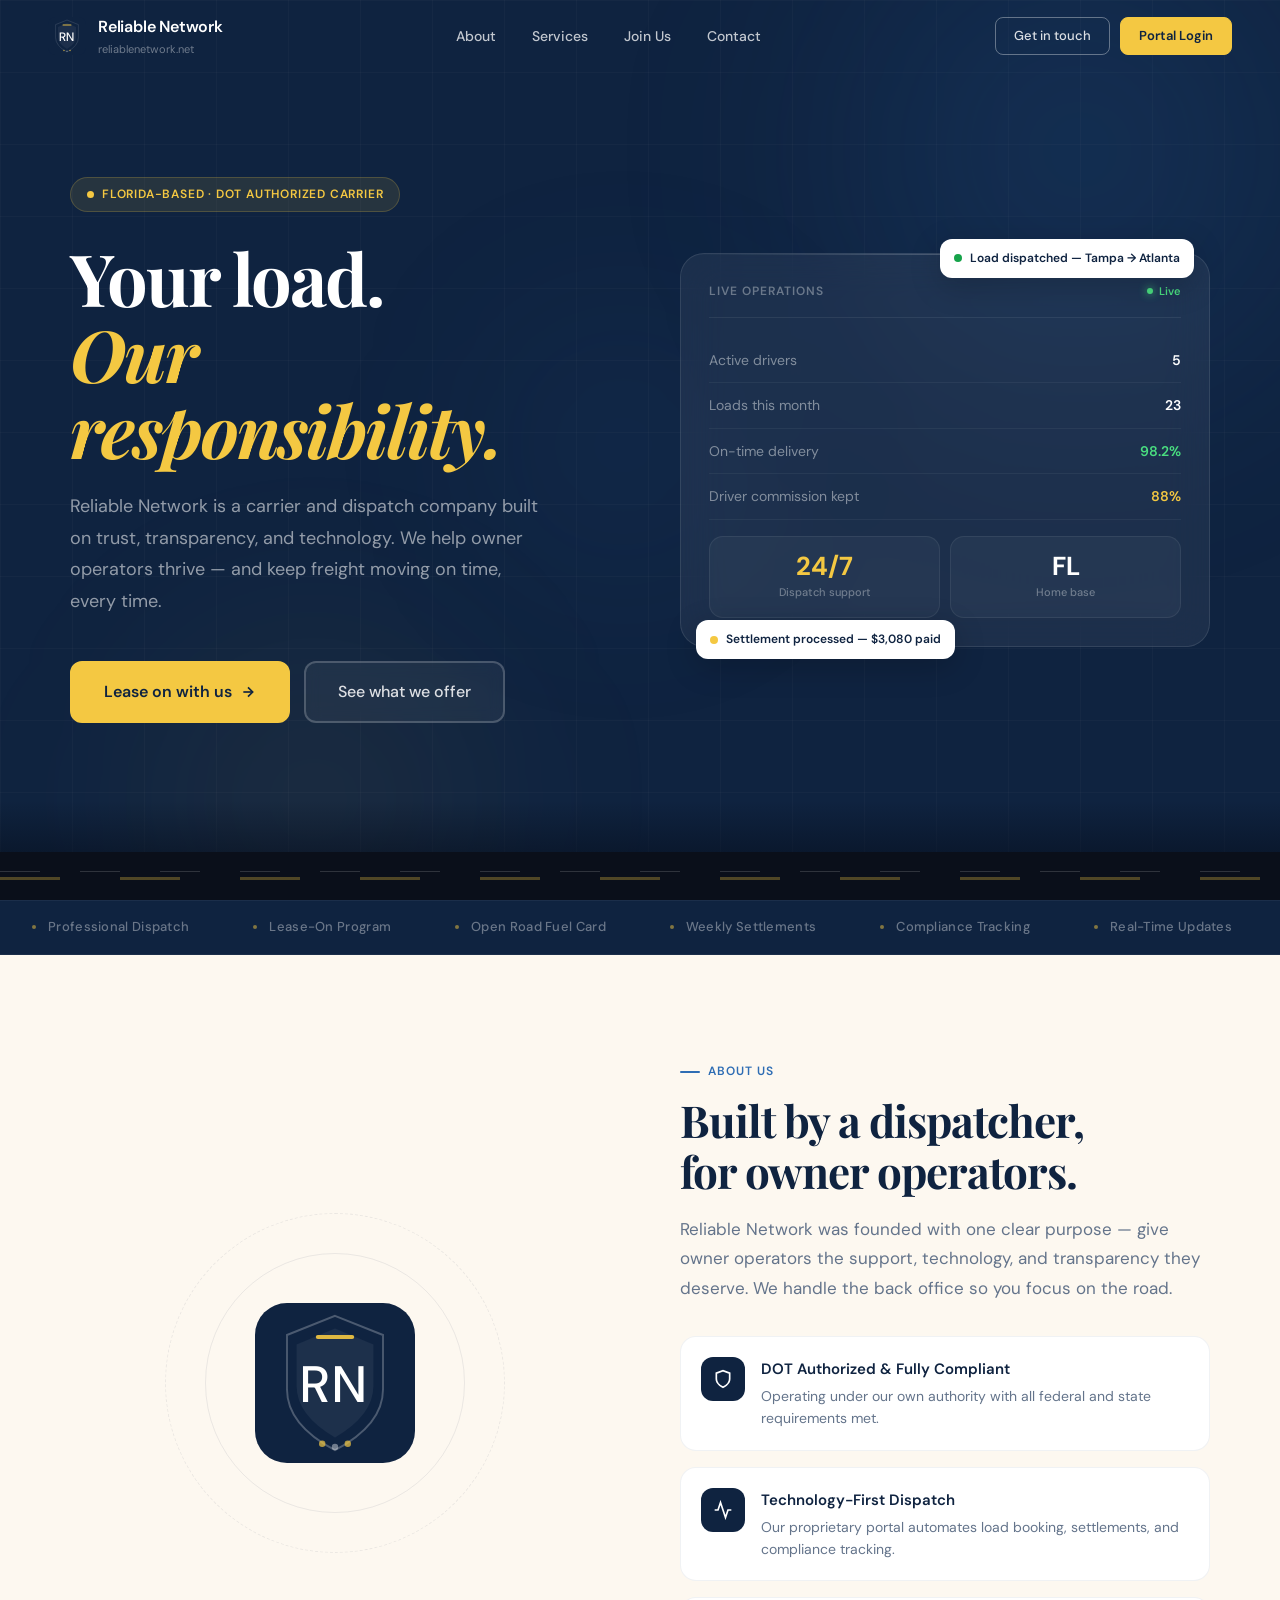
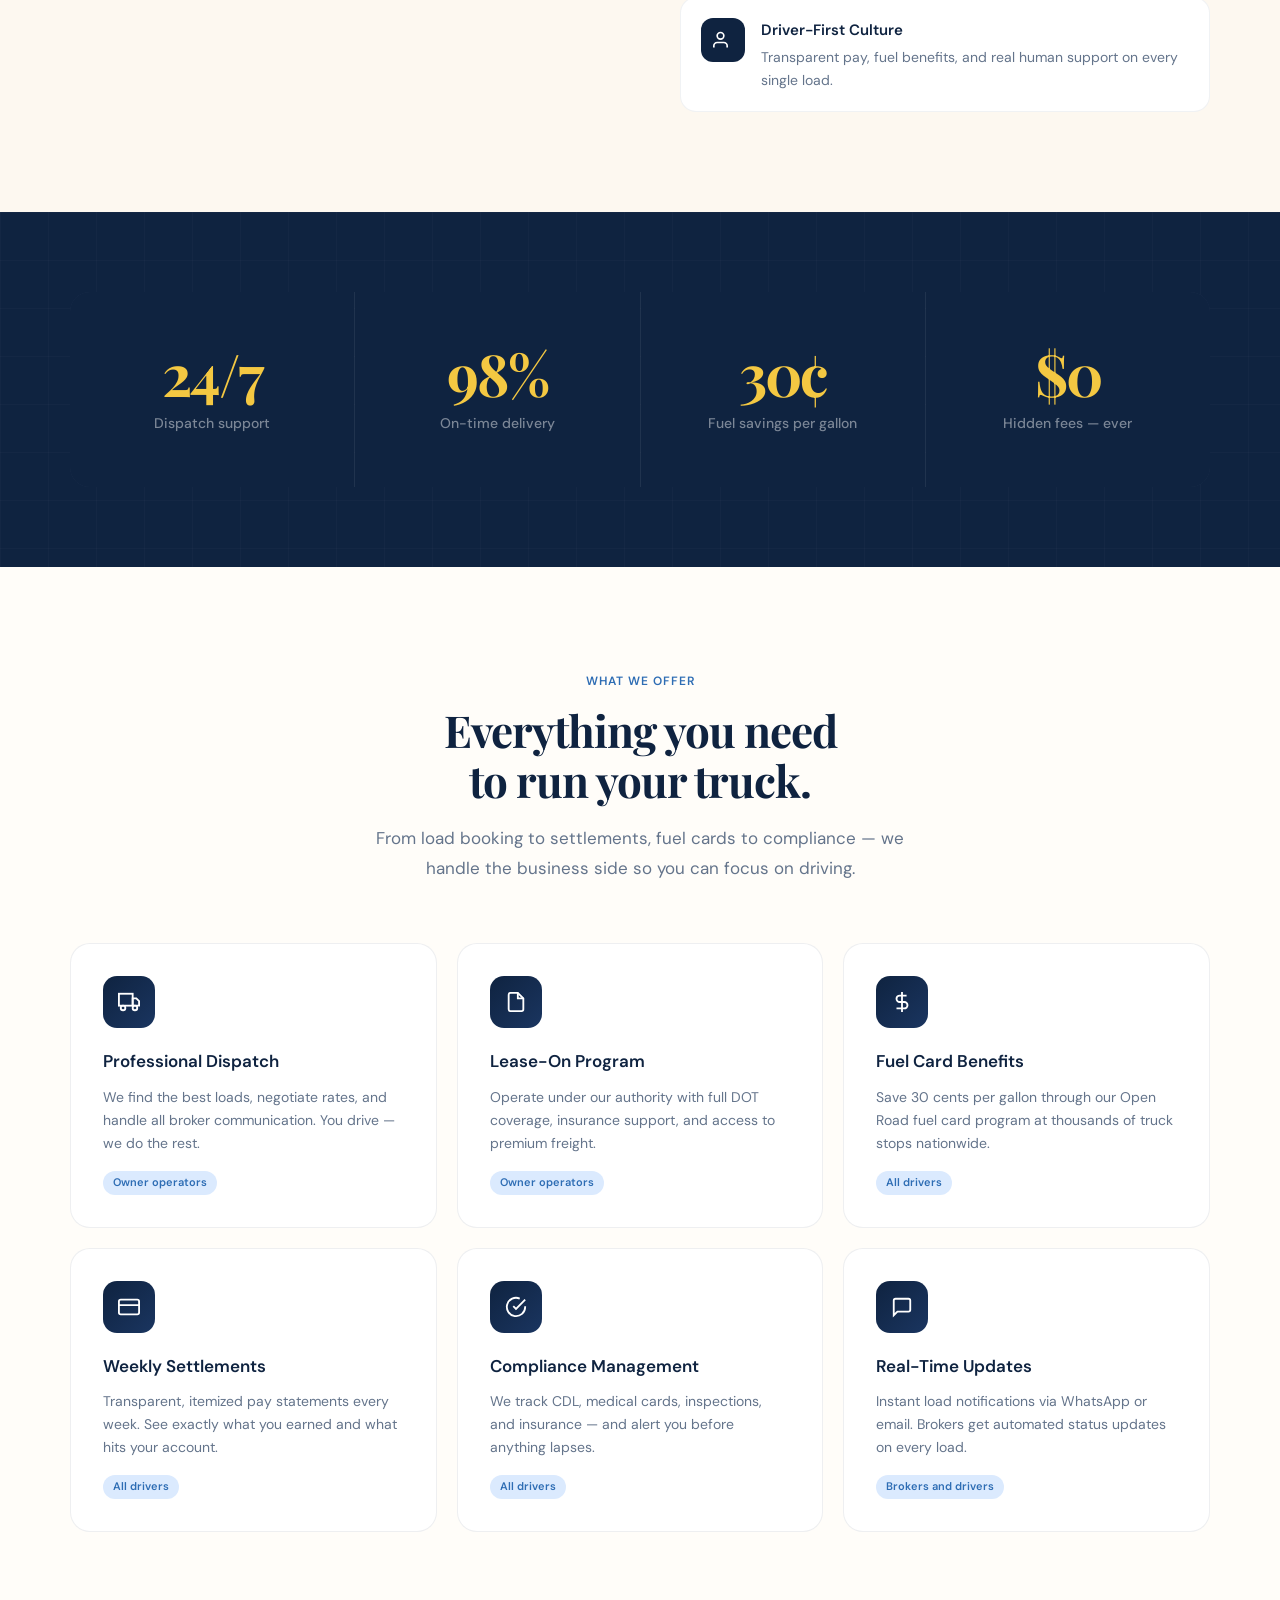
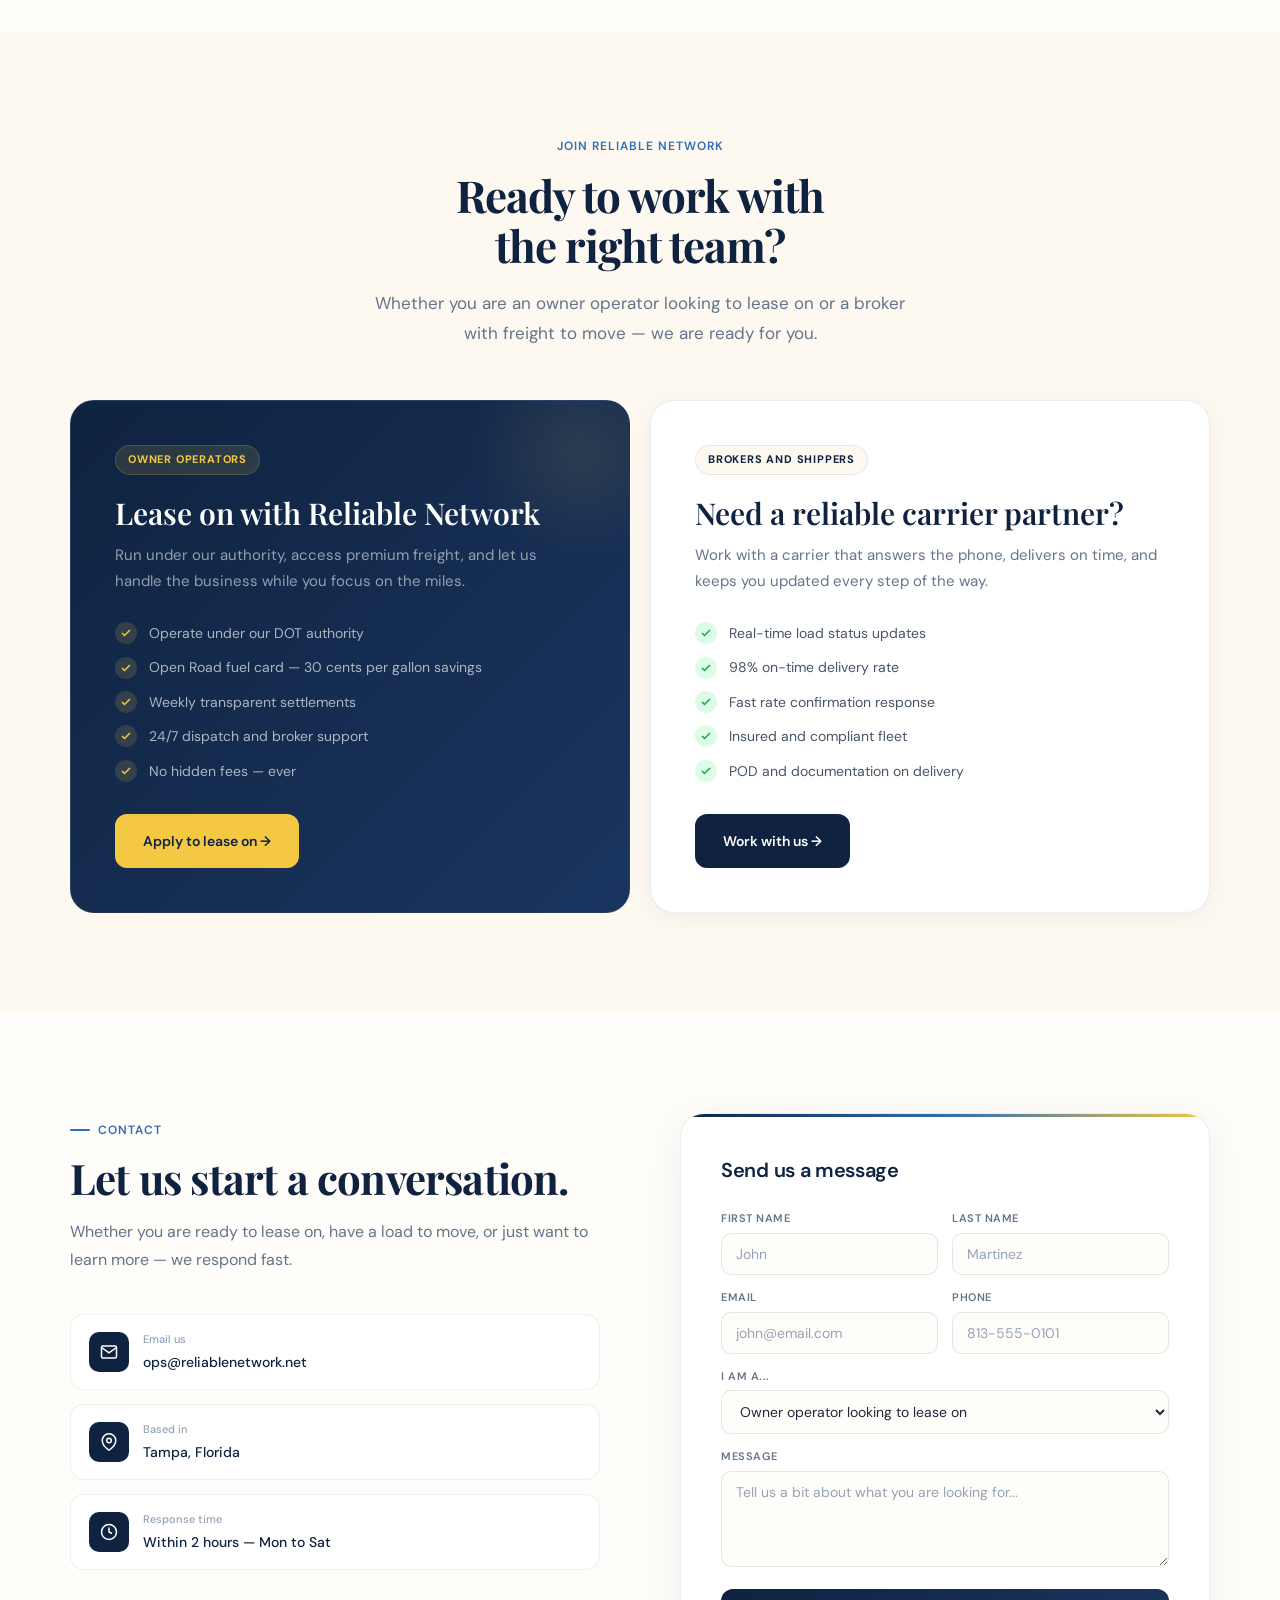
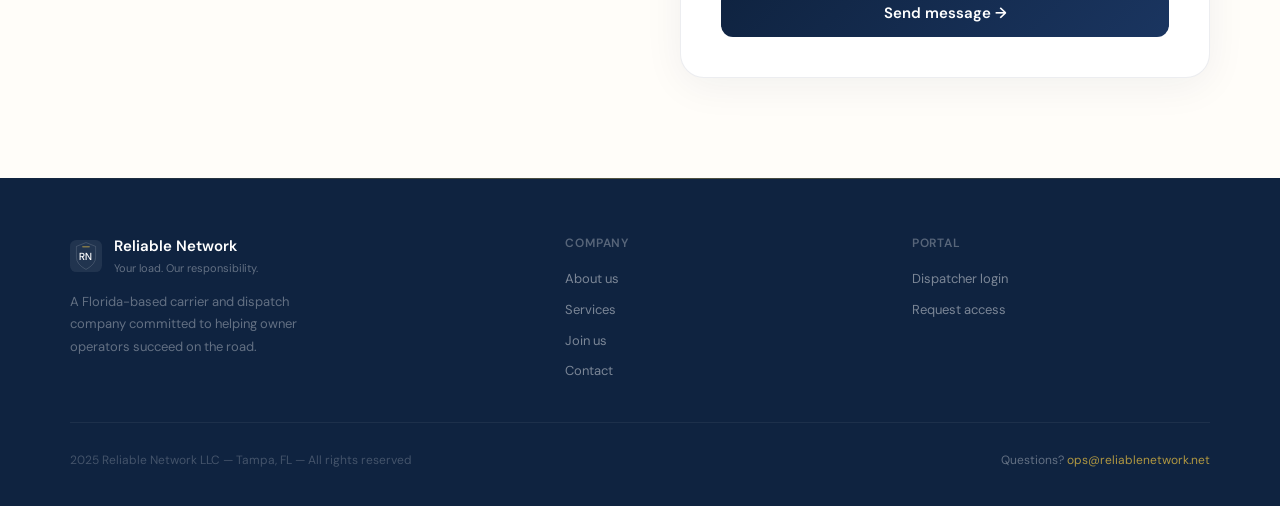
==== index.html @ 9b5b8950 "Add files via upload" ====
<!DOCTYPE html>
<html lang="en">
<head>
  <meta charset="UTF-8">
  <meta name="viewport" content="width=device-width, initial-scale=1.0">
  <title>Reliable Network — Your Load. Our Responsibility.</title>
  <link rel="preconnect" href="https://fonts.googleapis.com">
  <link href="https://fonts.googleapis.com/css2?family=Playfair+Display:ital,wght@0,600;0,700;1,600;1,700&family=DM+Sans:wght@300;400;500;600&display=swap" rel="stylesheet">
  <style>
    *,*::before,*::after{box-sizing:border-box;margin:0;padding:0}
    :root{
      --navy:#0f2340;--navy2:#1a3560;--navy3:#254880;
      --blue:#2e6db4;--blue-light:#dbeafe;
      --gold:#f4c842;--gold-dark:#d4a813;
      --green:#16a34a;--green-light:#dcfce7;
      --amber:#b45309;--amber-light:#fef3c7;
      --warm:#fdf8f0;--cream:#fffdf9;
      --gray-400:#94a3b8;--gray-500:#64748b;--gray-600:#475569;--gray-800:#1e293b;
      --white:#ffffff;
      --font:'DM Sans',sans-serif;--display:'Playfair Display',serif;
    }
    html{scroll-behavior:smooth}
    body{font-family:var(--font);background:var(--cream);color:var(--gray-800);font-size:16px;line-height:1.6;-webkit-font-smoothing:antialiased;overflow-x:hidden}

    /* ── NAV ── */
    nav{position:fixed;top:0;left:0;right:0;z-index:1000;padding:0 48px;height:72px;display:flex;align-items:center;justify-content:space-between;transition:all 0.3s}
    nav.scrolled{background:rgba(255,253,249,0.96);backdrop-filter:blur(16px);border-bottom:1px solid rgba(15,35,64,0.08);box-shadow:0 4px 32px rgba(15,35,64,0.06);height:64px}
    .nav-logo{display:flex;align-items:center;gap:12px;text-decoration:none}
    .nav-brand{font-size:16px;font-weight:600;color:var(--white);display:block;letter-spacing:-0.2px;transition:color 0.3s}
    nav.scrolled .nav-brand{color:var(--navy)}
    .nav-tag{font-size:11px;color:rgba(255,255,255,0.4);display:block;margin-top:1px;transition:color 0.3s}
    nav.scrolled .nav-tag{color:var(--gray-400)}
    .nav-links{display:flex;align-items:center;gap:36px;list-style:none}
    .nav-links a{text-decoration:none;font-size:14px;font-weight:500;color:rgba(255,255,255,0.75);transition:color 0.2s;position:relative}
    .nav-links a::after{content:'';position:absolute;bottom:-2px;left:0;right:0;height:1px;background:var(--gold);transform:scaleX(0);transition:transform 0.2s}
    .nav-links a:hover{color:var(--white)}
    .nav-links a:hover::after{transform:scaleX(1)}
    nav.scrolled .nav-links a{color:var(--gray-600)}
    nav.scrolled .nav-links a:hover{color:var(--navy)}
    .nav-cta{display:flex;align-items:center;gap:10px}
    .btn-outline-nav{padding:8px 18px;border:1.5px solid rgba(255,255,255,0.35);border-radius:8px;background:transparent;font-family:var(--font);font-size:13px;font-weight:500;color:rgba(255,255,255,0.85);text-decoration:none;transition:all 0.2s}
    .btn-outline-nav:hover{border-color:rgba(255,255,255,0.7);color:var(--white)}
    nav.scrolled .btn-outline-nav{border-color:rgba(15,35,64,0.3);color:var(--navy)}
    .btn-gold-nav{padding:8px 18px;border:1.5px solid var(--gold);border-radius:8px;background:var(--gold);font-family:var(--font);font-size:13px;font-weight:600;color:var(--navy);text-decoration:none;transition:all 0.2s}
    .btn-gold-nav:hover{background:var(--gold-dark);border-color:var(--gold-dark);transform:translateY(-1px);box-shadow:0 4px 16px rgba(244,200,66,0.3)}

    /* ── HERO ── */
    .hero{min-height:100vh;background:var(--navy);position:relative;overflow:hidden;display:flex;align-items:center;padding:0 48px}
    .hero-bg{position:absolute;inset:0}
    .hero-grid{position:absolute;inset:0;background-image:linear-gradient(rgba(255,255,255,0.025) 1px,transparent 1px),linear-gradient(90deg,rgba(255,255,255,0.025) 1px,transparent 1px);background-size:72px 72px}
    .orb{position:absolute;border-radius:50%;filter:blur(90px);animation:floatOrb 10s ease-in-out infinite}
    .orb1{width:700px;height:700px;background:radial-gradient(circle,rgba(46,109,180,0.2) 0%,transparent 70%);top:-200px;right:-150px;animation-delay:0s}
    .orb2{width:500px;height:500px;background:radial-gradient(circle,rgba(244,200,66,0.08) 0%,transparent 70%);bottom:-150px;left:5%;animation-delay:-4s}
    .orb3{width:350px;height:350px;background:radial-gradient(circle,rgba(46,109,180,0.12) 0%,transparent 70%);top:30%;left:35%;animation-delay:-7s}
    @keyframes floatOrb{0%,100%{transform:translateY(0) scale(1)}50%{transform:translateY(-40px) scale(1.06)}}

    /* Road at bottom */
    .hero-road{position:absolute;bottom:0;left:0;right:0;height:100px;background:linear-gradient(to top,rgba(5,12,25,0.9),transparent)}
    .road-surface{position:absolute;bottom:0;left:0;right:0;height:48px;background:#0a0f1a}
    .road-line{position:absolute;bottom:20px;left:0;right:0;height:3px;background:repeating-linear-gradient(90deg,var(--gold) 0,var(--gold) 60px,transparent 60px,transparent 120px);opacity:0.3;animation:roadAnim 2s linear infinite}
    @keyframes roadAnim{from{transform:translateX(0)}to{transform:translateX(120px)}}
    .road-line2{position:absolute;bottom:28px;left:0;right:0;height:1px;background:repeating-linear-gradient(90deg,rgba(255,255,255,0.15) 0,rgba(255,255,255,0.15) 40px,transparent 40px,transparent 80px);animation:roadAnim 2s linear infinite reverse}



    .hero-inner{position:relative;z-index:2;max-width:1140px;margin:0 auto;width:100%;display:grid;grid-template-columns:1fr 1fr;gap:80px;align-items:center;padding:120px 0 120px}

    /* Hero text */
    .hero-eyebrow{display:inline-flex;align-items:center;gap:8px;background:rgba(244,200,66,0.1);border:1px solid rgba(244,200,66,0.2);border-radius:24px;padding:7px 16px;font-size:12px;font-weight:600;color:var(--gold);letter-spacing:0.8px;text-transform:uppercase;margin-bottom:28px;opacity:0;animation:fadeUp 0.6s ease 0.3s forwards}
    .eyebrow-dot{width:7px;height:7px;border-radius:50%;background:var(--gold);animation:pulse 2s infinite}
    @keyframes pulse{0%,100%{opacity:1;transform:scale(1)}50%{opacity:0.4;transform:scale(0.8)}}
    .hero-title{font-family:var(--display);font-size:72px;font-weight:700;color:var(--white);line-height:1.05;letter-spacing:-2px;margin-bottom:24px;opacity:0;animation:fadeUp 0.7s ease 0.5s forwards}
    .hero-title em{font-style:italic;color:var(--gold);display:block}
    .hero-sub{font-size:18px;color:rgba(255,255,255,0.55);line-height:1.75;max-width:480px;margin-bottom:44px;opacity:0;animation:fadeUp 0.7s ease 0.7s forwards}
    .hero-btns{display:flex;gap:14px;flex-wrap:wrap;opacity:0;animation:fadeUp 0.7s ease 0.9s forwards}
    .btn-hero-primary{display:inline-flex;align-items:center;gap:8px;padding:16px 32px;background:var(--gold);border:2px solid var(--gold);border-radius:12px;font-family:var(--font);font-size:16px;font-weight:600;color:var(--navy);text-decoration:none;transition:all 0.2s}
    .btn-hero-primary:hover{background:var(--gold-dark);transform:translateY(-2px);box-shadow:0 12px 32px rgba(244,200,66,0.35)}
    .btn-hero-secondary{display:inline-flex;align-items:center;gap:8px;padding:16px 32px;border:2px solid rgba(255,255,255,0.2);border-radius:12px;background:rgba(255,255,255,0.05);backdrop-filter:blur(8px);font-family:var(--font);font-size:16px;font-weight:500;color:rgba(255,255,255,0.85);text-decoration:none;transition:all 0.2s}
    .btn-hero-secondary:hover{border-color:rgba(255,255,255,0.5);color:var(--white);transform:translateY(-2px)}

    /* Glass card */
    .hero-right{opacity:0;animation:fadeLeft 0.8s ease 0.6s forwards}
    @keyframes fadeLeft{from{opacity:0;transform:translateX(32px)}to{opacity:1;transform:translateX(0)}}
    .glass-card{background:rgba(255,255,255,0.06);backdrop-filter:blur(20px);border:1px solid rgba(255,255,255,0.1);border-radius:24px;padding:28px;position:relative;overflow:hidden}
    .glass-card::before{content:'';position:absolute;top:0;left:0;right:0;height:1px;background:linear-gradient(90deg,transparent,rgba(255,255,255,0.2),transparent)}
    .gc-head{display:flex;align-items:center;justify-content:space-between;margin-bottom:20px;padding-bottom:16px;border-bottom:1px solid rgba(255,255,255,0.07)}
    .gc-title{font-size:12px;font-weight:600;text-transform:uppercase;letter-spacing:1px;color:rgba(255,255,255,0.35)}
    .live-pill{display:flex;align-items:center;gap:6px;font-size:11px;font-weight:600;color:#4ade80}
    .live-dot{width:6px;height:6px;border-radius:50%;background:#4ade80;box-shadow:0 0 8px #4ade80;animation:pulse 2s infinite}
    .gc-row{display:flex;justify-content:space-between;align-items:center;padding:11px 0;border-bottom:1px solid rgba(255,255,255,0.05);font-size:14px}
    .gc-row:last-of-type{border-bottom:none}
    .gc-label{color:rgba(255,255,255,0.45)}
    .gc-val{font-weight:600;color:var(--white)}
    .gc-val.gold{color:var(--gold)}
    .gc-val.green{color:#4ade80}
    .gc-mini{display:grid;grid-template-columns:1fr 1fr;gap:10px;margin-top:16px}
    .gc-tile{background:rgba(255,255,255,0.04);border:1px solid rgba(255,255,255,0.07);border-radius:14px;padding:16px;text-align:center;transition:background 0.2s}
    .gc-tile:hover{background:rgba(255,255,255,0.08)}
    .gc-tile-val{font-size:26px;font-weight:700;color:var(--white);line-height:1;margin-bottom:5px}
    .gc-tile-val.gold{color:var(--gold)}
    .gc-tile-label{font-size:11px;color:rgba(255,255,255,0.35);font-weight:500}
    .float-badge{position:absolute;background:var(--white);border-radius:12px;padding:10px 14px;display:flex;align-items:center;gap:8px;box-shadow:0 8px 32px rgba(0,0,0,0.2);font-size:12px;font-weight:600;color:var(--navy);white-space:nowrap;z-index:3}
    .fb1{top:-14px;right:16px;animation:bobUp 4s ease-in-out infinite}
    .fb2{bottom:-12px;left:16px;animation:bobUp 4s ease-in-out infinite;animation-delay:-2s}
    @keyframes bobUp{0%,100%{transform:translateY(0)}50%{transform:translateY(-8px)}}
    .badge-dot{width:8px;height:8px;border-radius:50%}
    .bd-green{background:var(--green)}
    .bd-gold{background:var(--gold)}

    @keyframes fadeUp{from{opacity:0;transform:translateY(20px)}to{opacity:1;transform:translateY(0)}}

    /* ── MARQUEE ── */
    .marquee{padding:0;background:var(--navy);overflow:hidden;border-top:1px solid rgba(255,255,255,0.05);border-bottom:1px solid rgba(255,255,255,0.05)}
    .marquee-track{display:flex;padding:16px 0;animation:marquee 22s linear infinite;white-space:nowrap}
    @keyframes marquee{from{transform:translateX(0)}to{transform:translateX(-50%)}}
    .marquee-item{display:inline-flex;align-items:center;gap:12px;padding:0 32px;font-size:13px;font-weight:500;color:rgba(255,255,255,0.38);letter-spacing:0.3px}
    .mdot{width:4px;height:4px;border-radius:50%;background:var(--gold);opacity:0.5;flex-shrink:0}

    /* ── SHARED SECTION STYLES ── */
    section{padding:100px 48px}
    .container{max-width:1140px;margin:0 auto}
    .eyebrow{display:inline-flex;align-items:center;gap:8px;font-size:12px;font-weight:600;text-transform:uppercase;letter-spacing:1px;color:var(--blue);margin-bottom:14px}
    .eyebrow::before{content:'';width:20px;height:2px;background:var(--blue);border-radius:1px}
    .section-title{font-family:var(--display);font-size:44px;font-weight:700;color:var(--navy);line-height:1.15;letter-spacing:-1px;margin-bottom:18px}
    .section-sub{font-size:17px;color:var(--gray-500);line-height:1.75;max-width:560px}

    /* ── ABOUT ── */
    .about{background:var(--warm)}
    .about-grid{display:grid;grid-template-columns:1fr 1fr;gap:80px;align-items:center}
    .about-visual{position:relative;display:flex;align-items:center;justify-content:center;padding:48px}
    .about-ring{position:absolute;border-radius:50%;border:1px solid rgba(15,35,64,0.08);animation:spinRing 20s linear infinite}
    .ring1{width:260px;height:260px}
    .ring2{width:340px;height:340px;border-style:dashed;animation-direction:reverse;animation-duration:30s}
    @keyframes spinRing{from{transform:rotate(0deg)}to{transform:rotate(360deg)}}
    .about-points{display:flex;flex-direction:column;gap:16px;margin-top:32px}
    .about-point{display:flex;gap:16px;align-items:flex-start;padding:20px;background:var(--white);border-radius:16px;border:1px solid rgba(15,35,64,0.06);transition:all 0.25s;cursor:default}
    .about-point:hover{transform:translateX(6px);box-shadow:0 8px 24px rgba(15,35,64,0.08)}
    .ap-icon{width:44px;height:44px;border-radius:12px;background:var(--navy);display:flex;align-items:center;justify-content:center;flex-shrink:0}
    .ap-title{font-size:15px;font-weight:600;color:var(--navy);margin-bottom:4px}
    .ap-text{font-size:14px;color:var(--gray-500);line-height:1.6}

    /* ── STATS ── */
    .stats{background:var(--navy);padding:80px 48px;position:relative;overflow:hidden}
    .stats::before{content:'';position:absolute;inset:0;background-image:linear-gradient(rgba(255,255,255,0.02) 1px,transparent 1px),linear-gradient(90deg,rgba(255,255,255,0.02) 1px,transparent 1px);background-size:48px 48px}
    .stats-grid{display:grid;grid-template-columns:repeat(4,1fr);gap:1px;background:rgba(255,255,255,0.07);border-radius:20px;overflow:hidden;position:relative;z-index:1}
    .stat-item{background:var(--navy);padding:52px 36px;text-align:center;position:relative;transition:background 0.25s;cursor:default}
    .stat-item::before{content:'';position:absolute;top:0;left:50%;right:50%;height:3px;background:var(--gold);transition:all 0.35s}
    .stat-item:hover{background:rgba(255,255,255,0.05)}
    .stat-item:hover::before{left:15%;right:15%}
    .stat-num{font-family:var(--display);font-size:58px;font-weight:700;color:var(--gold);line-height:1;margin-bottom:10px;letter-spacing:-2px}
    .stat-label{font-size:14px;color:rgba(255,255,255,0.45);font-weight:500}

    /* ── SERVICES ── */
    .services{background:var(--cream)}
    .services-head{text-align:center;margin-bottom:60px}
    .services-head .section-sub{margin:0 auto}
    .services-head .eyebrow{justify-content:center}
    .services-head .eyebrow::before{display:none}
    .svc-grid{display:grid;grid-template-columns:repeat(3,1fr);gap:20px}
    .svc-card{background:var(--white);border:1px solid rgba(15,35,64,0.07);border-radius:20px;padding:32px;position:relative;overflow:hidden;transition:all 0.3s;cursor:default}
    .svc-card::after{content:'';position:absolute;top:0;left:0;right:0;height:3px;background:linear-gradient(90deg,var(--navy),var(--blue));transform:scaleX(0);transform-origin:left;transition:transform 0.3s}
    .svc-card:hover{transform:translateY(-6px);box-shadow:0 20px 48px rgba(15,35,64,0.1)}
    .svc-card:hover::after{transform:scaleX(1)}
    .svc-icon{width:52px;height:52px;border-radius:14px;background:linear-gradient(135deg,var(--navy),var(--navy2));display:flex;align-items:center;justify-content:center;margin-bottom:20px;transition:transform 0.3s}
    .svc-card:hover .svc-icon{transform:scale(1.08) rotate(-3deg)}
    .svc-title{font-size:17px;font-weight:600;color:var(--navy);margin-bottom:10px}
    .svc-text{font-size:14px;color:var(--gray-500);line-height:1.65}
    .svc-tag{display:inline-block;margin-top:16px;font-size:11px;font-weight:600;color:var(--blue);background:var(--blue-light);padding:3px 10px;border-radius:20px}

    /* ── JOIN ── */
    .join{background:var(--warm)}
    .join-head{text-align:center;margin-bottom:52px}
    .join-head .section-sub{margin:0 auto}
    .join-head .eyebrow{justify-content:center}
    .join-head .eyebrow::before{display:none}
    .join-grid{display:grid;grid-template-columns:1fr 1fr;gap:20px}
    .join-card{border-radius:24px;padding:44px;position:relative;overflow:hidden;transition:all 0.3s}
    .join-card:hover{transform:translateY(-4px)}
    .join-dark{background:linear-gradient(135deg,var(--navy),var(--navy2));border:1px solid rgba(255,255,255,0.08)}
    .join-dark::before{content:'';position:absolute;top:-60px;right:-60px;width:220px;height:220px;border-radius:50%;background:radial-gradient(circle,rgba(244,200,66,0.1),transparent 70%)}
    .join-light{background:var(--white);border:1px solid rgba(15,35,64,0.08);box-shadow:0 4px 24px rgba(15,35,64,0.05)}
    .join-light:hover{box-shadow:0 20px 48px rgba(15,35,64,0.1)}
    .jc-tag{display:inline-block;font-size:11px;font-weight:700;text-transform:uppercase;letter-spacing:0.8px;padding:5px 12px;border-radius:20px;margin-bottom:20px}
    .jc-tag-dark{background:rgba(244,200,66,0.12);color:var(--gold);border:1px solid rgba(244,200,66,0.2)}
    .jc-tag-light{background:var(--warm);color:var(--navy);border:1px solid rgba(15,35,64,0.08)}
    .jc-title{font-family:var(--display);font-size:30px;font-weight:600;line-height:1.2;margin-bottom:12px}
    .jc-title-dark{color:var(--white)}
    .jc-title-light{color:var(--navy)}
    .jc-text{font-size:15px;line-height:1.7;margin-bottom:28px}
    .jc-text-dark{color:rgba(255,255,255,0.55)}
    .jc-text-light{color:var(--gray-500)}
    .jc-perks{display:flex;flex-direction:column;gap:12px;margin-bottom:32px}
    .jc-perk{display:flex;align-items:center;gap:12px;font-size:14px;transition:transform 0.2s}
    .jc-perk:hover{transform:translateX(4px)}
    .jc-perk-dark{color:rgba(255,255,255,0.65)}
    .jc-perk-light{color:var(--gray-600)}
    .perk-check{width:22px;height:22px;border-radius:50%;display:flex;align-items:center;justify-content:center;flex-shrink:0}
    .pc-dark{background:rgba(244,200,66,0.15)}
    .pc-light{background:var(--green-light)}
    .jc-btn{display:inline-flex;align-items:center;gap:8px;padding:14px 26px;border-radius:12px;font-family:var(--font);font-size:14px;font-weight:600;text-decoration:none;transition:all 0.2s;border:2px solid transparent}
    .jc-btn-gold{background:var(--gold);color:var(--navy);border-color:var(--gold)}
    .jc-btn-gold:hover{background:var(--gold-dark);transform:translateY(-2px);box-shadow:0 8px 24px rgba(244,200,66,0.3)}
    .jc-btn-navy{background:var(--navy);color:var(--white);border-color:var(--navy)}
    .jc-btn-navy:hover{background:var(--navy2);transform:translateY(-2px);box-shadow:0 8px 24px rgba(15,35,64,0.2)}

    /* ── CONTACT ── */
    .contact{background:var(--cream)}
    .contact-grid{display:grid;grid-template-columns:1fr 1fr;gap:80px;align-items:start}
    .contact-title{font-family:var(--display);font-size:42px;font-weight:700;color:var(--navy);line-height:1.15;margin-bottom:16px;letter-spacing:-0.8px}
    .contact-sub{font-size:16px;color:var(--gray-500);line-height:1.75;margin-bottom:40px}
    .contact-details{display:flex;flex-direction:column;gap:14px}
    .cd{display:flex;align-items:center;gap:14px;padding:16px 18px;background:var(--white);border:1px solid rgba(15,35,64,0.07);border-radius:14px;transition:all 0.2s}
    .cd:hover{transform:translateX(4px);box-shadow:0 4px 16px rgba(15,35,64,0.06)}
    .cd-ico{width:40px;height:40px;border-radius:10px;background:var(--navy);display:flex;align-items:center;justify-content:center;flex-shrink:0}
    .cd-lbl{font-size:11px;color:var(--gray-400);font-weight:500;margin-bottom:2px}
    .cd-val{font-size:14px;font-weight:500;color:var(--navy)}
    .contact-form{background:var(--white);border:1px solid rgba(15,35,64,0.08);border-radius:24px;padding:40px;box-shadow:0 8px 40px rgba(15,35,64,0.06);position:relative;overflow:hidden}
    .contact-form::before{content:'';position:absolute;top:0;left:0;right:0;height:3px;background:linear-gradient(90deg,var(--navy),var(--blue),var(--gold))}
    .cf-title{font-size:20px;font-weight:600;color:var(--navy);margin-bottom:24px;letter-spacing:-0.3px}
    .cf-grid{display:grid;grid-template-columns:1fr 1fr;gap:14px;margin-bottom:14px}
    .cf-group{display:flex;flex-direction:column;gap:5px}
    .cf-group.full{grid-column:1/-1}
    .cf-label{font-size:11px;font-weight:600;text-transform:uppercase;letter-spacing:0.5px;color:var(--gray-500)}
    .cf-input{padding:11px 14px;border:1.5px solid rgba(15,35,64,0.1);border-radius:10px;font-family:var(--font);font-size:14px;color:var(--gray-800);background:var(--cream);transition:all 0.2s;width:100%}
    .cf-input:focus{outline:none;border-color:var(--navy);box-shadow:0 0 0 3px rgba(15,35,64,0.08);background:var(--white)}
    .cf-input::placeholder{color:var(--gray-400)}
    textarea.cf-input{resize:vertical}
    .cf-select{padding:11px 14px;border:1.5px solid rgba(15,35,64,0.1);border-radius:10px;font-family:var(--font);font-size:14px;color:var(--gray-800);background:var(--cream);width:100%}
    .btn-submit{width:100%;padding:14px;background:linear-gradient(135deg,var(--navy),var(--navy2));border:none;border-radius:12px;font-family:var(--font);font-size:15px;font-weight:600;color:var(--white);cursor:pointer;transition:all 0.2s;margin-top:8px}
    .btn-submit:hover{transform:translateY(-2px);box-shadow:0 10px 28px rgba(15,35,64,0.25)}

    /* ── FOOTER ── */
    footer{background:var(--navy);padding:56px 48px 36px;position:relative;overflow:hidden}
    footer::before{content:'';position:absolute;top:0;left:0;right:0;height:1px;background:linear-gradient(90deg,transparent,rgba(244,200,66,0.3),transparent)}
    .footer-top{display:grid;grid-template-columns:1.5fr 1fr 1fr;gap:48px;padding-bottom:40px;border-bottom:1px solid rgba(255,255,255,0.06);margin-bottom:28px}
    .footer-logo{display:flex;align-items:center;gap:12px;margin-bottom:14px}
    .footer-brand{font-size:15px;font-weight:600;color:var(--white);display:block}
    .footer-tag{font-size:11px;color:rgba(255,255,255,0.35);display:block;margin-top:2px}
    .footer-desc{font-size:13px;color:rgba(255,255,255,0.35);line-height:1.7;max-width:260px}
    .footer-col-title{font-size:12px;font-weight:600;text-transform:uppercase;letter-spacing:0.8px;color:rgba(255,255,255,0.3);margin-bottom:16px}
    .footer-links{display:flex;flex-direction:column;gap:10px}
    .footer-links a{font-size:13px;color:rgba(255,255,255,0.45);text-decoration:none;transition:color 0.2s}
    .footer-links a:hover{color:rgba(255,255,255,0.85)}
    .footer-bottom{display:flex;align-items:center;justify-content:space-between}
    .footer-copy{font-size:12px;color:rgba(255,255,255,0.22)}
    .footer-email{font-size:12px;color:rgba(255,255,255,0.35)}
    .footer-email a{color:var(--gold);opacity:0.7;text-decoration:none}
    .footer-email a:hover{opacity:1}

    /* ── SCROLL REVEAL ── */
    .reveal{opacity:0;transform:translateY(28px);transition:opacity 0.65s ease,transform 0.65s ease}
    .reveal.visible{opacity:1;transform:translateY(0)}
    .reveal-left{opacity:0;transform:translateX(-28px);transition:opacity 0.65s ease,transform 0.65s ease}
    .reveal-left.visible{opacity:1;transform:translateX(0)}
    .reveal-right{opacity:0;transform:translateX(28px);transition:opacity 0.65s ease,transform 0.65s ease}
    .reveal-right.visible{opacity:1;transform:translateX(0)}
    .d1{transition-delay:0.1s}.d2{transition-delay:0.2s}.d3{transition-delay:0.3s}
  </style>
</head>
<body>

<!-- NAV -->
<nav id="navbar">
  <a class="nav-logo" href="#">
    <svg width="38" height="38" viewBox="0 0 100 100" fill="none">
      <rect width="100" height="100" rx="20" fill="#0f2340"/>
      <path d="M50 8 L80 20 L80 54 Q80 76 50 92 Q20 76 20 54 L20 20 Z" fill="none" stroke="white" stroke-width="1.2" opacity="0.25"/>
      <path d="M50 16 L74 26 L74 52 Q74 70 50 84 Q26 70 26 52 L26 26 Z" fill="white" opacity="0.06"/>
      <rect x="38" y="20" width="24" height="2.5" rx="1.25" fill="#f4c842" opacity="0.9"/>
      <text x="50" y="62" font-family="DM Sans,sans-serif" font-size="32" font-weight="500" fill="white" text-anchor="middle" letter-spacing="2">RN</text>
      <circle cx="42" cy="88" r="2" fill="#f4c842" opacity="0.7"/>
      <circle cx="50" cy="90" r="2" fill="white" opacity="0.4"/>
      <circle cx="58" cy="88" r="2" fill="#f4c842" opacity="0.7"/>
    </svg>
    <div><span class="nav-brand">Reliable Network</span><span class="nav-tag">reliablenetwork.net</span></div>
  </a>
  <ul class="nav-links">
    <li><a href="#about">About</a></li>
    <li><a href="#services">Services</a></li>
    <li><a href="#join">Join Us</a></li>
    <li><a href="#contact">Contact</a></li>
  </ul>
  <div class="nav-cta">
    <a href="#contact" class="btn-outline-nav">Get in touch</a>
    <a href="portal.html" class="btn-gold-nav">Portal Login</a>
  </div>
</nav>

<!-- HERO -->
<section class="hero">
  <div class="hero-bg">
    <div class="hero-grid"></div>
    <div class="orb orb1"></div>
    <div class="orb orb2"></div>
    <div class="orb orb3"></div>
  </div>

  <div class="hero-road">
    <div class="road-surface">
      <div class="road-line"></div>
      <div class="road-line2"></div>
    </div>
  </div>

  <div class="hero-inner">
    <div>
      <div class="hero-eyebrow"><div class="eyebrow-dot"></div>Florida-based · DOT Authorized Carrier</div>
      <h1 class="hero-title">Your load.<br><em>Our responsibility.</em></h1>
      <p class="hero-sub">Reliable Network is a carrier and dispatch company built on trust, transparency, and technology. We help owner operators thrive — and keep freight moving on time, every time.</p>
      <div class="hero-btns">
        <a href="#join" class="btn-hero-primary">Lease on with us <svg width="16" height="16" viewBox="0 0 24 24" fill="none" stroke="currentColor" stroke-width="2.5"><line x1="5" y1="12" x2="19" y2="12"/><polyline points="12 5 19 12 12 19"/></svg></a>
        <a href="#services" class="btn-hero-secondary">See what we offer</a>
      </div>
    </div>

    <div class="hero-right">
      <div style="position:relative">
        <div class="float-badge fb1"><div class="badge-dot bd-green"></div>Load dispatched — Tampa → Atlanta</div>
        <div class="glass-card">
          <div class="gc-head"><span class="gc-title">Live operations</span><div class="live-pill"><div class="live-dot"></div>Live</div></div>
          <div class="gc-row"><span class="gc-label">Active drivers</span><span class="gc-val">5</span></div>
          <div class="gc-row"><span class="gc-label">Loads this month</span><span class="gc-val">23</span></div>
          <div class="gc-row"><span class="gc-label">On-time delivery</span><span class="gc-val green">98.2%</span></div>
          <div class="gc-row"><span class="gc-label">Driver commission kept</span><span class="gc-val gold">88%</span></div>
          <div class="gc-mini">
            <div class="gc-tile"><div class="gc-tile-val gold">24/7</div><div class="gc-tile-label">Dispatch support</div></div>
            <div class="gc-tile"><div class="gc-tile-val">FL</div><div class="gc-tile-label">Home base</div></div>
          </div>
        </div>
        <div class="float-badge fb2"><div class="badge-dot bd-gold"></div>Settlement processed — $3,080 paid</div>
      </div>
    </div>
  </div>
</section>

<!-- MARQUEE -->
<div class="marquee">
  <div class="marquee-track">
    <span class="marquee-item"><span class="mdot"></span>Professional Dispatch</span>
    <span class="marquee-item"><span class="mdot"></span>Lease-On Program</span>
    <span class="marquee-item"><span class="mdot"></span>Open Road Fuel Card</span>
    <span class="marquee-item"><span class="mdot"></span>Weekly Settlements</span>
    <span class="marquee-item"><span class="mdot"></span>Compliance Tracking</span>
    <span class="marquee-item"><span class="mdot"></span>Real-Time Updates</span>
    <span class="marquee-item"><span class="mdot"></span>DOT Authorized</span>
    <span class="marquee-item"><span class="mdot"></span>Tampa, Florida</span>
    <span class="marquee-item"><span class="mdot"></span>Professional Dispatch</span>
    <span class="marquee-item"><span class="mdot"></span>Lease-On Program</span>
    <span class="marquee-item"><span class="mdot"></span>Open Road Fuel Card</span>
    <span class="marquee-item"><span class="mdot"></span>Weekly Settlements</span>
    <span class="marquee-item"><span class="mdot"></span>Compliance Tracking</span>
    <span class="marquee-item"><span class="mdot"></span>Real-Time Updates</span>
    <span class="marquee-item"><span class="mdot"></span>DOT Authorized</span>
    <span class="marquee-item"><span class="mdot"></span>Tampa, Florida</span>
  </div>
</div>

<!-- ABOUT -->
<section class="about" id="about">
  <div class="container">
    <div class="about-grid">
      <div class="about-visual reveal-left">
        <div class="about-ring ring2"></div>
        <div class="about-ring ring1"></div>
        <svg width="160" height="160" viewBox="0 0 100 100" fill="none">
          <rect width="100" height="100" rx="20" fill="#0f2340"/>
          <path d="M50 8 L80 20 L80 54 Q80 76 50 92 Q20 76 20 54 L20 20 Z" fill="none" stroke="white" stroke-width="1.2" opacity="0.25"/>
          <path d="M50 16 L74 26 L74 52 Q74 70 50 84 Q26 70 26 52 L26 26 Z" fill="white" opacity="0.06"/>
          <rect x="38" y="20" width="24" height="2.5" rx="1.25" fill="#f4c842" opacity="0.9"/>
          <text x="50" y="62" font-family="DM Sans,sans-serif" font-size="32" font-weight="500" fill="white" text-anchor="middle" letter-spacing="2">RN</text>
          <circle cx="42" cy="88" r="2" fill="#f4c842" opacity="0.7"/>
          <circle cx="50" cy="90" r="2" fill="white" opacity="0.4"/>
          <circle cx="58" cy="88" r="2" fill="#f4c842" opacity="0.7"/>
        </svg>
      </div>
      <div class="reveal-right">
        <div class="eyebrow">About us</div>
        <h2 class="section-title">Built by a dispatcher,<br>for owner operators.</h2>
        <p class="section-sub" style="margin-bottom:32px">Reliable Network was founded with one clear purpose — give owner operators the support, technology, and transparency they deserve. We handle the back office so you focus on the road.</p>
        <div class="about-points">
          <div class="about-point reveal d1"><div class="ap-icon"><svg width="20" height="20" viewBox="0 0 24 24" fill="none" stroke="white" stroke-width="2"><path d="M12 22s8-4 8-10V5l-8-3-8 3v7c0 6 8 10 8 10z"/></svg></div><div><div class="ap-title">DOT Authorized & Fully Compliant</div><div class="ap-text">Operating under our own authority with all federal and state requirements met.</div></div></div>
          <div class="about-point reveal d2"><div class="ap-icon"><svg width="20" height="20" viewBox="0 0 24 24" fill="none" stroke="white" stroke-width="2"><polyline points="22 12 18 12 15 21 9 3 6 12 2 12"/></svg></div><div><div class="ap-title">Technology-First Dispatch</div><div class="ap-text">Our proprietary portal automates load booking, settlements, and compliance tracking.</div></div></div>
          <div class="about-point reveal d3"><div class="ap-icon"><svg width="20" height="20" viewBox="0 0 24 24" fill="none" stroke="white" stroke-width="2"><path d="M17 21v-2a4 4 0 0 0-4-4H5a4 4 0 0 0-4 4v2"/><circle cx="9" cy="7" r="4"/></svg></div><div><div class="ap-title">Driver-First Culture</div><div class="ap-text">Transparent pay, fuel benefits, and real human support on every single load.</div></div></div>
        </div>
      </div>
    </div>
  </div>
</section>

<!-- STATS -->
<section class="stats">
  <div class="container">
    <div class="stats-grid reveal">
      <div class="stat-item"><div class="stat-num">24/7</div><div class="stat-label">Dispatch support</div></div>
      <div class="stat-item"><div class="stat-num">98%</div><div class="stat-label">On-time delivery</div></div>
      <div class="stat-item"><div class="stat-num">30¢</div><div class="stat-label">Fuel savings per gallon</div></div>
      <div class="stat-item"><div class="stat-num">$0</div><div class="stat-label">Hidden fees — ever</div></div>
    </div>
  </div>
</section>

<!-- SERVICES -->
<section class="services" id="services">
  <div class="container">
    <div class="services-head reveal">
      <div class="eyebrow">What we offer</div>
      <h2 class="section-title">Everything you need<br>to run your truck.</h2>
      <p class="section-sub">From load booking to settlements, fuel cards to compliance — we handle the business side so you can focus on driving.</p>
    </div>
    <div class="svc-grid">
      <div class="svc-card reveal d1"><div class="svc-icon"><svg width="22" height="22" viewBox="0 0 24 24" fill="none" stroke="white" stroke-width="2"><rect x="1" y="3" width="15" height="13"/><polygon points="16 8 20 8 23 11 23 16 16 16 16 8"/><circle cx="5.5" cy="18.5" r="2.5"/><circle cx="18.5" cy="18.5" r="2.5"/></svg></div><div class="svc-title">Professional Dispatch</div><div class="svc-text">We find the best loads, negotiate rates, and handle all broker communication. You drive — we do the rest.</div><span class="svc-tag">Owner operators</span></div>
      <div class="svc-card reveal d2"><div class="svc-icon"><svg width="22" height="22" viewBox="0 0 24 24" fill="none" stroke="white" stroke-width="2"><path d="M14 2H6a2 2 0 0 0-2 2v16a2 2 0 0 0 2 2h12a2 2 0 0 0 2-2V8z"/><polyline points="14 2 14 8 20 8"/></svg></div><div class="svc-title">Lease-On Program</div><div class="svc-text">Operate under our authority with full DOT coverage, insurance support, and access to premium freight.</div><span class="svc-tag">Owner operators</span></div>
      <div class="svc-card reveal d3"><div class="svc-icon"><svg width="22" height="22" viewBox="0 0 24 24" fill="none" stroke="white" stroke-width="2"><line x1="12" y1="1" x2="12" y2="23"/><path d="M17 5H9.5a3.5 3.5 0 0 0 0 7h5a3.5 3.5 0 0 1 0 7H6"/></svg></div><div class="svc-title">Fuel Card Benefits</div><div class="svc-text">Save 30 cents per gallon through our Open Road fuel card program at thousands of truck stops nationwide.</div><span class="svc-tag">All drivers</span></div>
      <div class="svc-card reveal d1"><div class="svc-icon"><svg width="22" height="22" viewBox="0 0 24 24" fill="none" stroke="white" stroke-width="2"><rect x="1" y="4" width="22" height="16" rx="2"/><line x1="1" y1="10" x2="23" y2="10"/></svg></div><div class="svc-title">Weekly Settlements</div><div class="svc-text">Transparent, itemized pay statements every week. See exactly what you earned and what hits your account.</div><span class="svc-tag">All drivers</span></div>
      <div class="svc-card reveal d2"><div class="svc-icon"><svg width="22" height="22" viewBox="0 0 24 24" fill="none" stroke="white" stroke-width="2"><path d="M22 11.08V12a10 10 0 1 1-5.93-9.14"/><polyline points="22 4 12 14.01 9 11.01"/></svg></div><div class="svc-title">Compliance Management</div><div class="svc-text">We track CDL, medical cards, inspections, and insurance — and alert you before anything lapses.</div><span class="svc-tag">All drivers</span></div>
      <div class="svc-card reveal d3"><div class="svc-icon"><svg width="22" height="22" viewBox="0 0 24 24" fill="none" stroke="white" stroke-width="2"><path d="M21 15a2 2 0 0 1-2 2H7l-4 4V5a2 2 0 0 1 2-2h14a2 2 0 0 1 2 2z"/></svg></div><div class="svc-title">Real-Time Updates</div><div class="svc-text">Instant load notifications via WhatsApp or email. Brokers get automated status updates on every load.</div><span class="svc-tag">Brokers and drivers</span></div>
    </div>
  </div>
</section>

<!-- JOIN -->
<section class="join" id="join">
  <div class="container">
    <div class="join-head reveal">
      <div class="eyebrow">Join Reliable Network</div>
      <h2 class="section-title">Ready to work with<br>the right team?</h2>
      <p class="section-sub">Whether you are an owner operator looking to lease on or a broker with freight to move — we are ready for you.</p>
    </div>
    <div class="join-grid">
      <div class="join-card join-dark reveal d1">
        <span class="jc-tag jc-tag-dark">Owner Operators</span>
        <h3 class="jc-title jc-title-dark">Lease on with Reliable Network</h3>
        <p class="jc-text jc-text-dark">Run under our authority, access premium freight, and let us handle the business while you focus on the miles.</p>
        <div class="jc-perks">
          <div class="jc-perk jc-perk-dark"><div class="perk-check pc-dark"><svg width="12" height="12" viewBox="0 0 24 24" fill="none" stroke="#f4c842" stroke-width="3"><polyline points="20 6 9 17 4 12"/></svg></div>Operate under our DOT authority</div>
          <div class="jc-perk jc-perk-dark"><div class="perk-check pc-dark"><svg width="12" height="12" viewBox="0 0 24 24" fill="none" stroke="#f4c842" stroke-width="3"><polyline points="20 6 9 17 4 12"/></svg></div>Open Road fuel card — 30 cents per gallon savings</div>
          <div class="jc-perk jc-perk-dark"><div class="perk-check pc-dark"><svg width="12" height="12" viewBox="0 0 24 24" fill="none" stroke="#f4c842" stroke-width="3"><polyline points="20 6 9 17 4 12"/></svg></div>Weekly transparent settlements</div>
          <div class="jc-perk jc-perk-dark"><div class="perk-check pc-dark"><svg width="12" height="12" viewBox="0 0 24 24" fill="none" stroke="#f4c842" stroke-width="3"><polyline points="20 6 9 17 4 12"/></svg></div>24/7 dispatch and broker support</div>
          <div class="jc-perk jc-perk-dark"><div class="perk-check pc-dark"><svg width="12" height="12" viewBox="0 0 24 24" fill="none" stroke="#f4c842" stroke-width="3"><polyline points="20 6 9 17 4 12"/></svg></div>No hidden fees — ever</div>
        </div>
        <a href="#contact" class="jc-btn jc-btn-gold">Apply to lease on →</a>
      </div>
      <div class="join-card join-light reveal d2">
        <span class="jc-tag jc-tag-light">Brokers and Shippers</span>
        <h3 class="jc-title jc-title-light">Need a reliable carrier partner?</h3>
        <p class="jc-text jc-text-light">Work with a carrier that answers the phone, delivers on time, and keeps you updated every step of the way.</p>
        <div class="jc-perks">
          <div class="jc-perk jc-perk-light"><div class="perk-check pc-light"><svg width="12" height="12" viewBox="0 0 24 24" fill="none" stroke="#16a34a" stroke-width="3"><polyline points="20 6 9 17 4 12"/></svg></div>Real-time load status updates</div>
          <div class="jc-perk jc-perk-light"><div class="perk-check pc-light"><svg width="12" height="12" viewBox="0 0 24 24" fill="none" stroke="#16a34a" stroke-width="3"><polyline points="20 6 9 17 4 12"/></svg></div>98% on-time delivery rate</div>
          <div class="jc-perk jc-perk-light"><div class="perk-check pc-light"><svg width="12" height="12" viewBox="0 0 24 24" fill="none" stroke="#16a34a" stroke-width="3"><polyline points="20 6 9 17 4 12"/></svg></div>Fast rate confirmation response</div>
          <div class="jc-perk jc-perk-light"><div class="perk-check pc-light"><svg width="12" height="12" viewBox="0 0 24 24" fill="none" stroke="#16a34a" stroke-width="3"><polyline points="20 6 9 17 4 12"/></svg></div>Insured and compliant fleet</div>
          <div class="jc-perk jc-perk-light"><div class="perk-check pc-light"><svg width="12" height="12" viewBox="0 0 24 24" fill="none" stroke="#16a34a" stroke-width="3"><polyline points="20 6 9 17 4 12"/></svg></div>POD and documentation on delivery</div>
        </div>
        <a href="#contact" class="jc-btn jc-btn-navy">Work with us →</a>
      </div>
    </div>
  </div>
</section>

<!-- CONTACT -->
<section class="contact" id="contact">
  <div class="container">
    <div class="contact-grid">
      <div class="reveal-left">
        <div class="eyebrow">Contact</div>
        <h2 class="contact-title">Let us start a conversation.</h2>
        <p class="contact-sub">Whether you are ready to lease on, have a load to move, or just want to learn more — we respond fast.</p>
        <div class="contact-details">
          <div class="cd"><div class="cd-ico"><svg width="18" height="18" viewBox="0 0 24 24" fill="none" stroke="white" stroke-width="2"><path d="M4 4h16c1.1 0 2 .9 2 2v12c0 1.1-.9 2-2 2H4c-1.1 0-2-.9-2-2V6c0-1.1.9-2 2-2z"/><polyline points="22,6 12,13 2,6"/></svg></div><div><div class="cd-lbl">Email us</div><div class="cd-val">ops@reliablenetwork.net</div></div></div>
          <div class="cd"><div class="cd-ico"><svg width="18" height="18" viewBox="0 0 24 24" fill="none" stroke="white" stroke-width="2"><path d="M21 10c0 7-9 13-9 13s-9-6-9-13a9 9 0 0 1 18 0z"/><circle cx="12" cy="10" r="3"/></svg></div><div><div class="cd-lbl">Based in</div><div class="cd-val">Tampa, Florida</div></div></div>
          <div class="cd"><div class="cd-ico"><svg width="18" height="18" viewBox="0 0 24 24" fill="none" stroke="white" stroke-width="2"><circle cx="12" cy="12" r="10"/><polyline points="12 6 12 12 16 14"/></svg></div><div><div class="cd-lbl">Response time</div><div class="cd-val">Within 2 hours — Mon to Sat</div></div></div>
        </div>
      </div>
      <form class="contact-form reveal-right" name="contact" method="POST" data-netlify="true" data-netlify-honeypot="bot-field" action="/thank-you.html">
        <input type="hidden" name="form-name" value="contact">
        <input type="hidden" name="bot-field" style="display:none">
        <div class="cf-title">Send us a message</div>
        <div class="cf-grid">
          <div class="cf-group"><label class="cf-label">First name</label><input class="cf-input" name="first-name" placeholder="John" required></div>
          <div class="cf-group"><label class="cf-label">Last name</label><input class="cf-input" name="last-name" placeholder="Martinez" required></div>
          <div class="cf-group"><label class="cf-label">Email</label><input class="cf-input" type="email" name="email" placeholder="john@email.com" required></div>
          <div class="cf-group"><label class="cf-label">Phone</label><input class="cf-input" name="phone" placeholder="813-555-0101"></div>
          <div class="cf-group full"><label class="cf-label">I am a...</label><select class="cf-select" name="type" required><option>Owner operator looking to lease on</option><option>Broker with a load to move</option><option>Shipper looking for a carrier</option><option>Other</option></select></div>
          <div class="cf-group full"><label class="cf-label">Message</label><textarea class="cf-input" name="message" rows="4" placeholder="Tell us a bit about what you are looking for..." required></textarea></div>
        </div>
        <button class="btn-submit" type="submit">Send message →</button>
      </form>
    </div>
  </div>
</section>

<!-- FOOTER -->
<footer>
  <div class="container">
    <div class="footer-top">
      <div>
        <div class="footer-logo">
          <svg width="32" height="32" viewBox="0 0 100 100" fill="none"><rect width="100" height="100" rx="20" fill="rgba(255,255,255,0.08)"/><path d="M50 8 L80 20 L80 54 Q80 76 50 92 Q20 76 20 54 L20 20 Z" fill="none" stroke="white" stroke-width="1.5" opacity="0.3"/><rect x="38" y="20" width="24" height="2.5" rx="1.25" fill="#f4c842" opacity="0.9"/><text x="50" y="62" font-family="DM Sans,sans-serif" font-size="32" font-weight="500" fill="white" text-anchor="middle" letter-spacing="2">RN</text></svg>
          <div><span class="footer-brand">Reliable Network</span><span class="footer-tag">Your load. Our responsibility.</span></div>
        </div>
        <p class="footer-desc">A Florida-based carrier and dispatch company committed to helping owner operators succeed on the road.</p>
      </div>
      <div><div class="footer-col-title">Company</div><div class="footer-links"><a href="#about">About us</a><a href="#services">Services</a><a href="#join">Join us</a><a href="#contact">Contact</a></div></div>
      <div><div class="footer-col-title">Portal</div><div class="footer-links"><a href="portal.html">Dispatcher login</a><a href="#contact">Request access</a></div></div>
    </div>
    <div class="footer-bottom">
      <div class="footer-copy">2025 Reliable Network LLC — Tampa, FL — All rights reserved</div>
      <div class="footer-email">Questions? <a href="mailto:ops@reliablenetwork.net">ops@reliablenetwork.net</a></div>
    </div>
  </div>
</footer>

<script>
  window.addEventListener('scroll', () => {
    document.getElementById('navbar').classList.toggle('scrolled', window.scrollY > 40);
  });
  const obs = new IntersectionObserver(entries => {
    entries.forEach(e => { if (e.isIntersecting) e.target.classList.add('visible'); });
  }, { threshold: 0.1, rootMargin: '0px 0px -40px 0px' });
  document.querySelectorAll('.reveal, .reveal-left, .reveal-right').forEach(el => obs.observe(el));
</script>
</body>
</html>
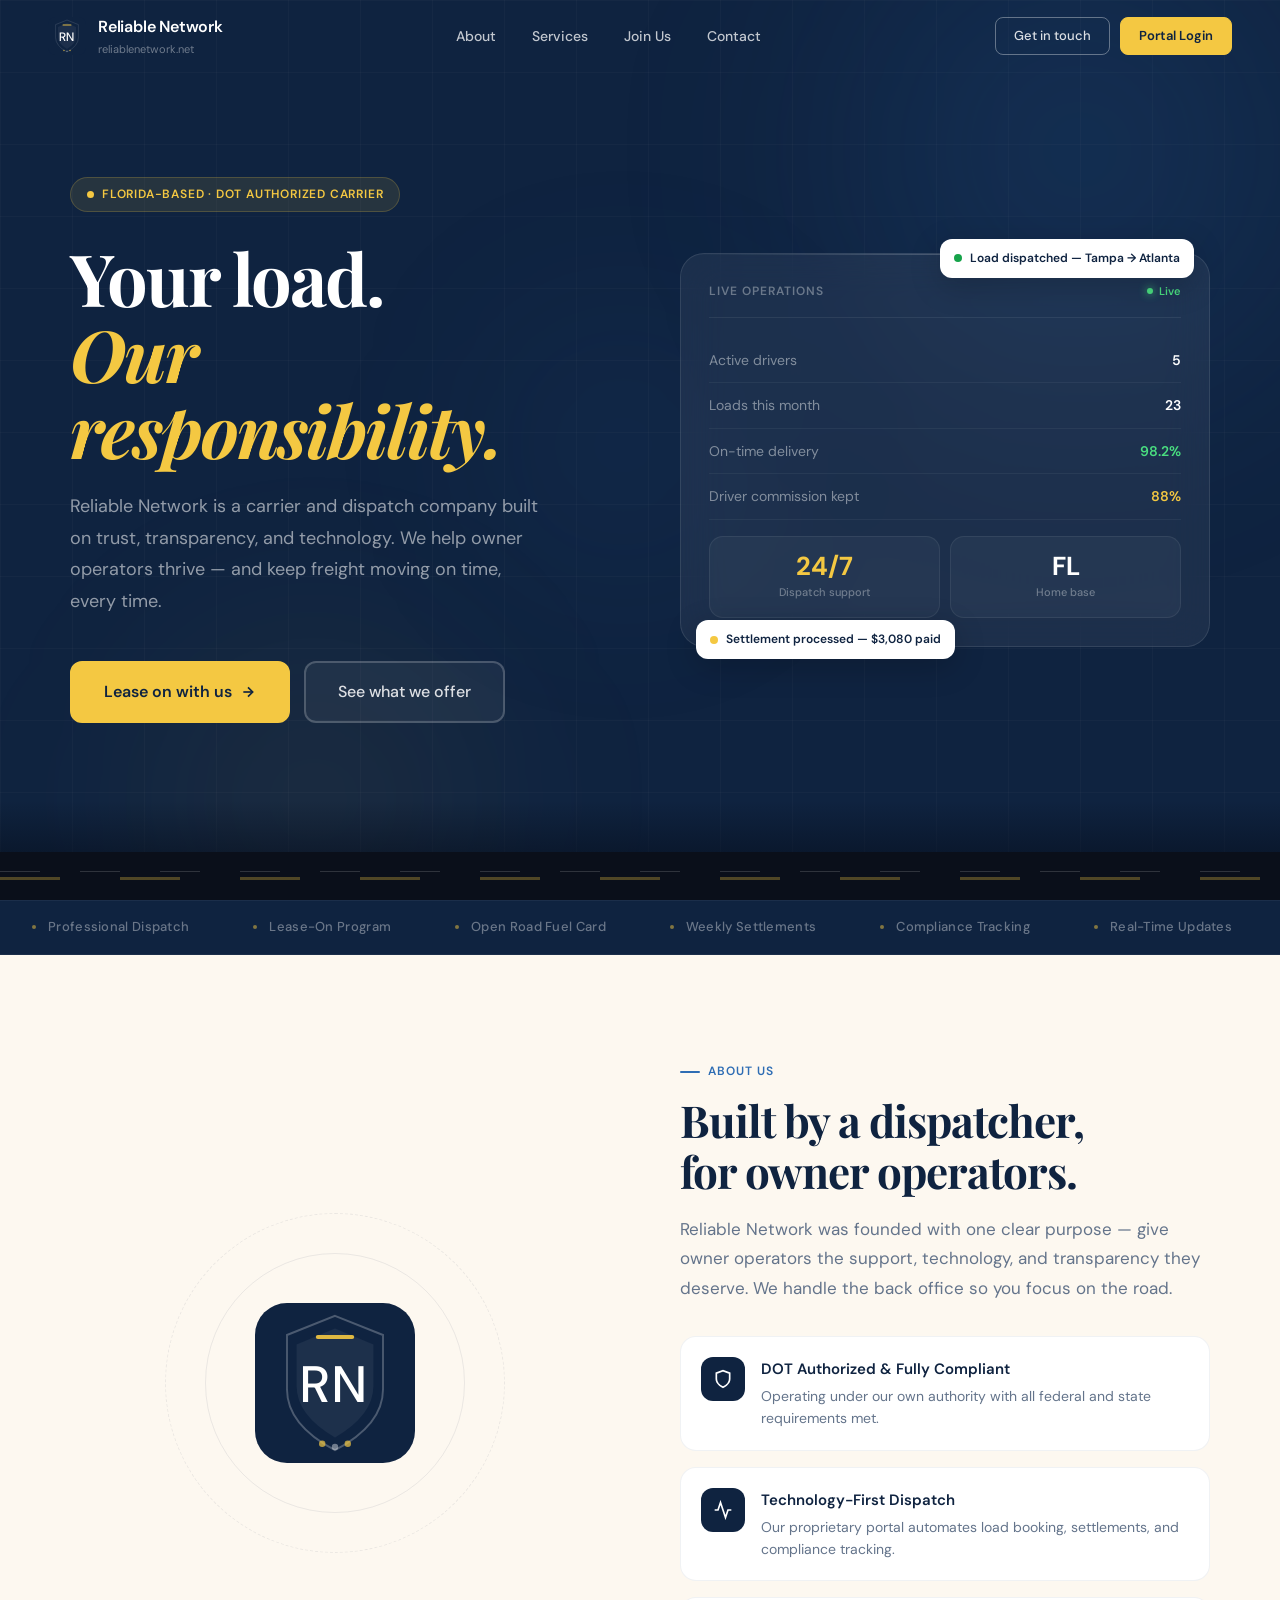
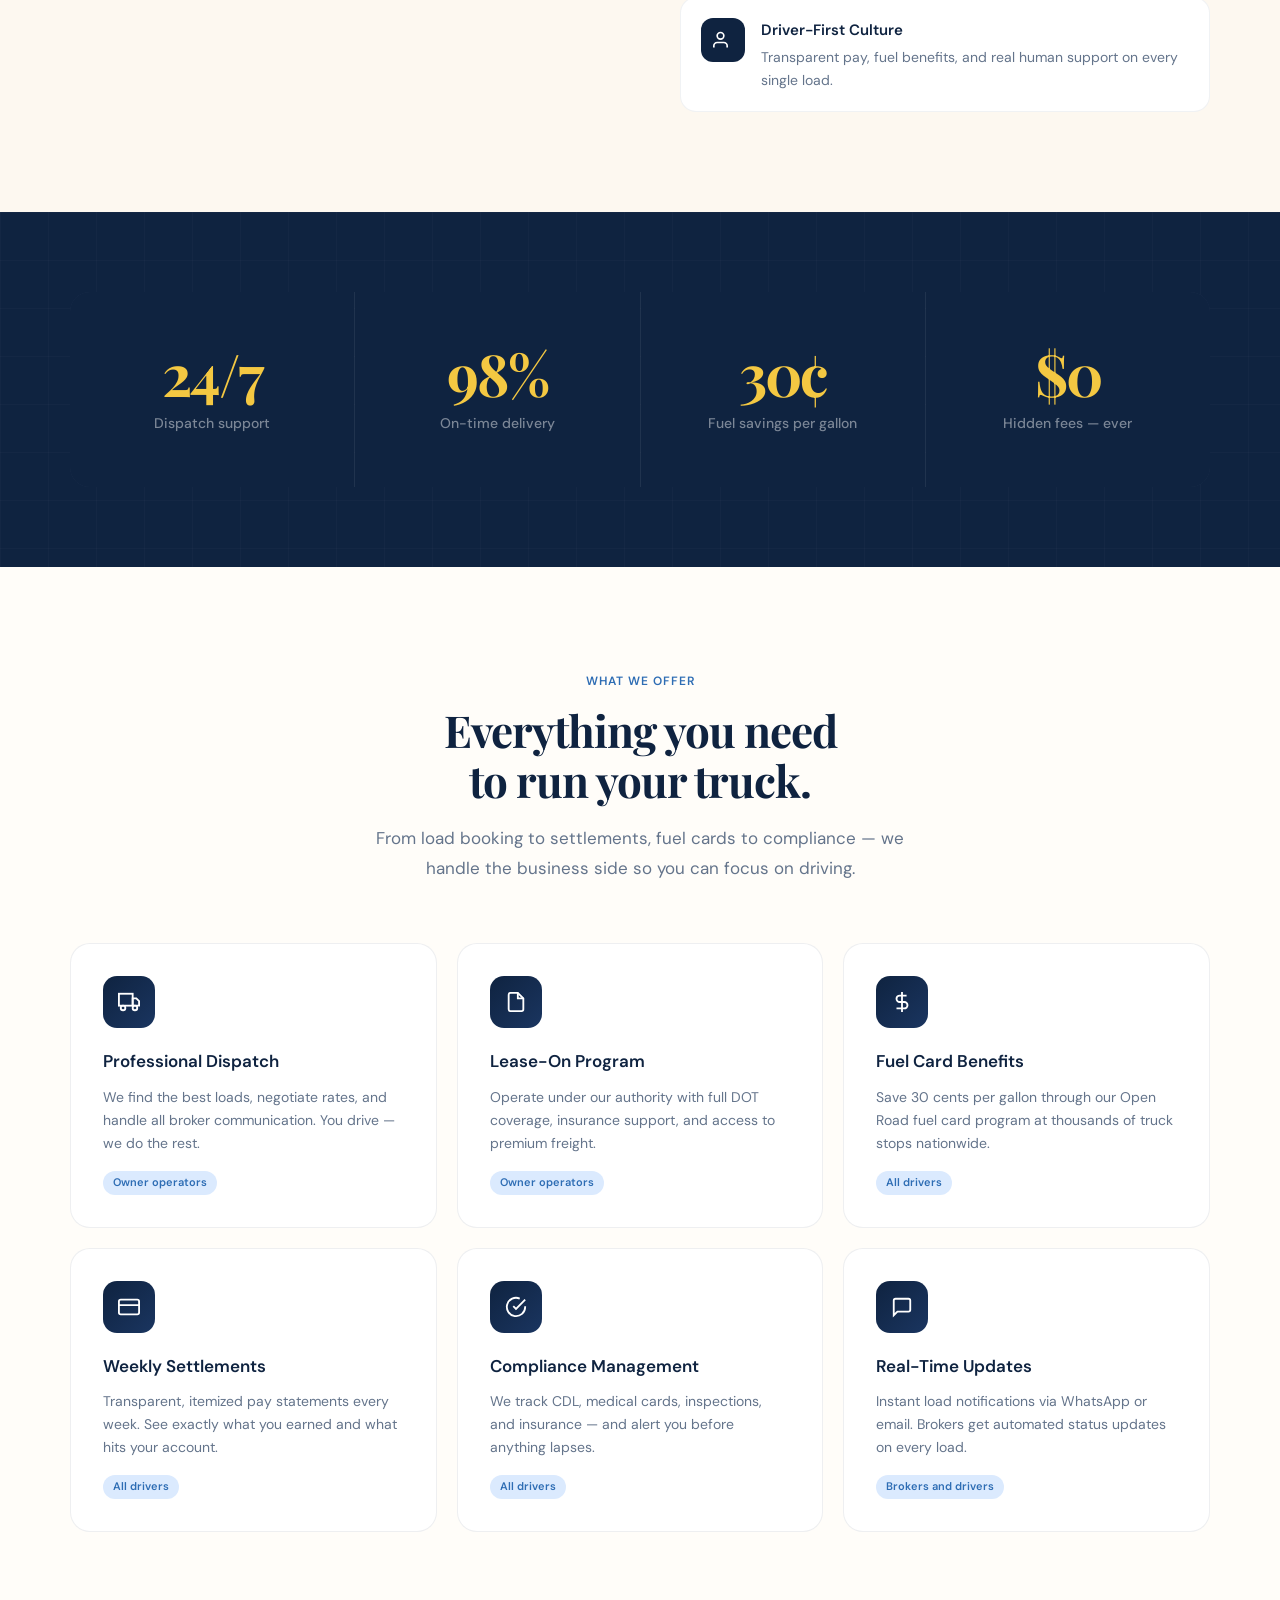
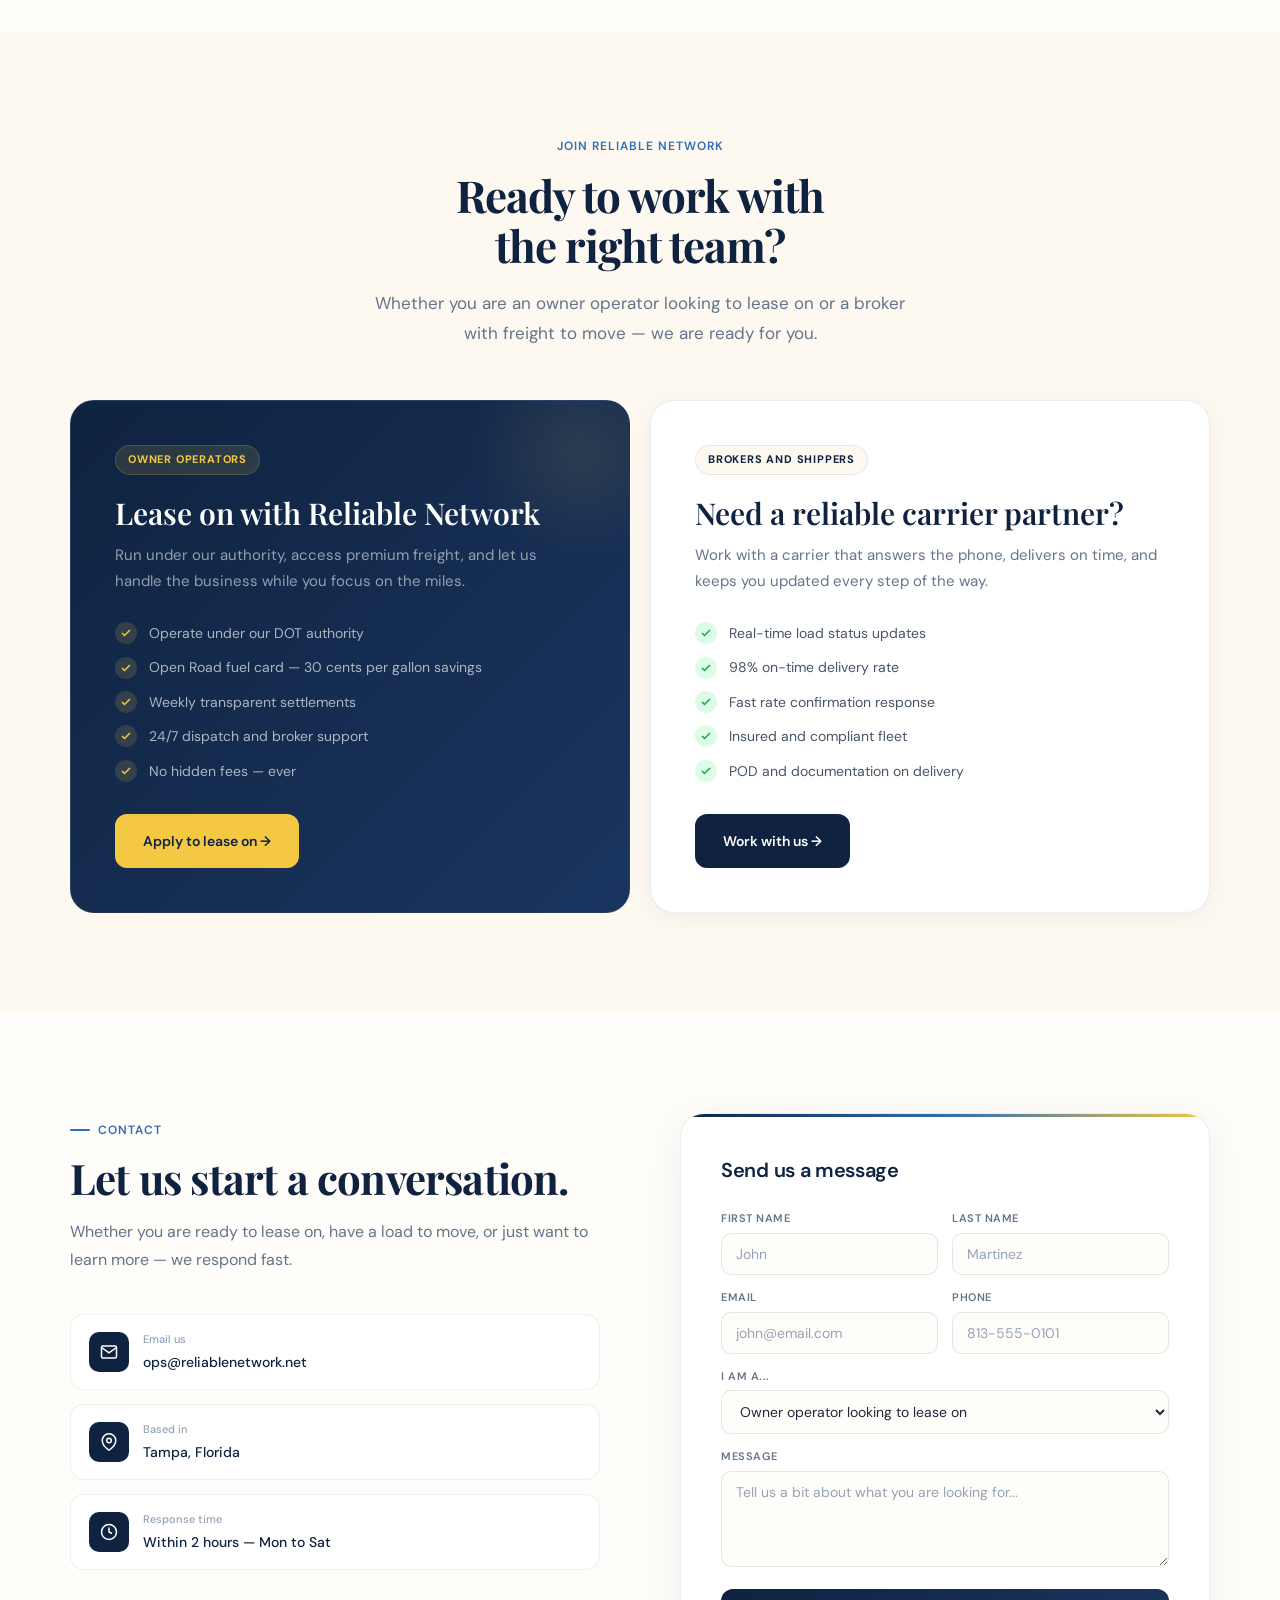
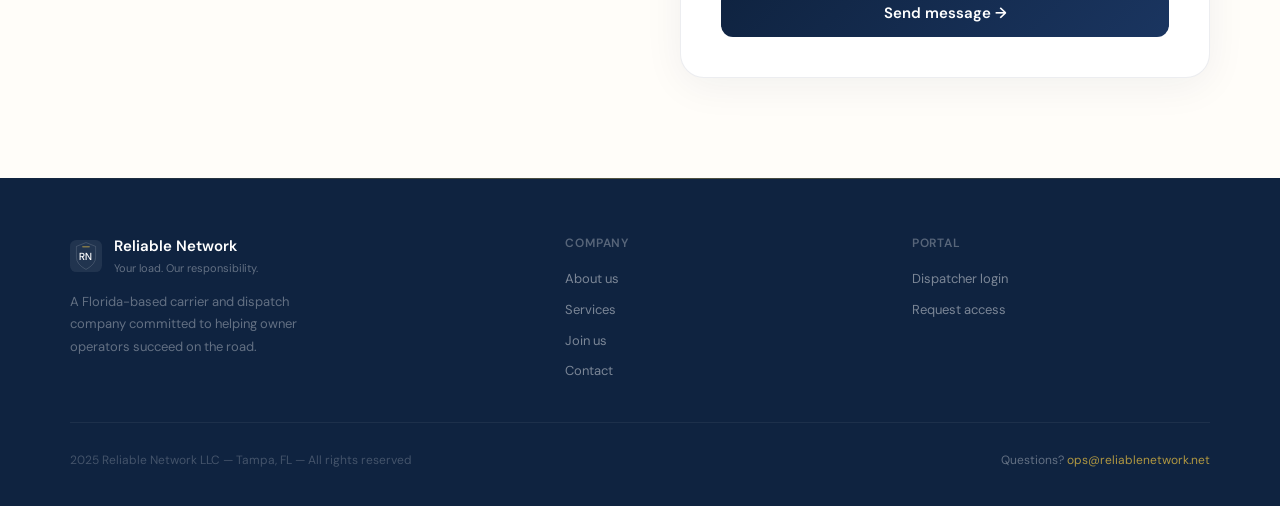
==== commit 1e073c4b: "Add files via upload" ====
--- a/index.html
+++ b/index.html
@@ -255,6 +255,104 @@
     .reveal-right{opacity:0;transform:translateX(28px);transition:opacity 0.65s ease,transform 0.65s ease}
     .reveal-right.visible{opacity:1;transform:translateX(0)}
     .d1{transition-delay:0.1s}.d2{transition-delay:0.2s}.d3{transition-delay:0.3s}
+
+
+    /* ── HAMBURGER ── */
+    .hamburger { display: none; flex-direction: column; gap: 5px; background: none; border: none; cursor: pointer; padding: 4px; }
+    .hamburger span { display: block; width: 24px; height: 2px; background: white; border-radius: 2px; transition: all 0.3s; }
+    nav.scrolled .hamburger span { background: var(--navy); }
+    .hamburger.open span:nth-child(1) { transform: rotate(45deg) translate(5px, 5px); }
+    .hamburger.open span:nth-child(2) { opacity: 0; }
+    .hamburger.open span:nth-child(3) { transform: rotate(-45deg) translate(5px, -5px); }
+    .mobile-menu { display: none; position: fixed; top: 64px; left: 0; right: 0; background: var(--navy); padding: 20px; z-index: 999; border-bottom: 1px solid rgba(255,255,255,0.08); animation: slideDown 0.2s ease; }
+    .mobile-menu.open { display: block; }
+    @keyframes slideDown { from { opacity: 0; transform: translateY(-10px); } to { opacity: 1; transform: translateY(0); } }
+    .mobile-menu a { display: block; padding: 14px 0; font-size: 16px; font-weight: 500; color: rgba(255,255,255,0.8); text-decoration: none; border-bottom: 1px solid rgba(255,255,255,0.07); }
+    .mobile-menu a:last-child { border-bottom: none; }
+    .mobile-menu a:hover { color: var(--gold); }
+    @media (max-width: 768px) { .hamburger { display: flex; } }
+
+    /* ── RESPONSIVE — Tablet (max 1024px) ── */
+    @media (max-width: 1024px) {
+      nav { padding: 0 24px; }
+      .nav-links { gap: 20px; }
+      .hero { padding: 0 24px; }
+      .hero-inner { grid-template-columns: 1fr; gap: 40px; padding: 110px 0 80px; }
+      .hero-right { display: none; }
+      .hero-title { font-size: 56px; }
+      .hero-sub { font-size: 17px; max-width: 100%; }
+      section { padding: 80px 24px; }
+      .about-grid { grid-template-columns: 1fr; gap: 40px; }
+      .about-visual { display: none; }
+      .stats-grid { grid-template-columns: repeat(2,1fr); }
+      .svc-grid { grid-template-columns: repeat(2,1fr); }
+      .join-grid { grid-template-columns: 1fr; }
+      .contact-grid { grid-template-columns: 1fr; gap: 40px; }
+      .footer-top { grid-template-columns: 1fr 1fr; gap: 32px; }
+    }
+
+    /* ── RESPONSIVE — Mobile (max 768px) ── */
+    @media (max-width: 768px) {
+      nav { padding: 0 20px; height: 64px; }
+      .nav-links { display: none; }
+      .btn-outline-nav { display: none; }
+      .btn-gold-nav { padding: 7px 14px; font-size: 12px; }
+      .nav-brand { font-size: 14px; }
+      .nav-tag { display: none; }
+
+      .hero { padding: 0 20px; min-height: 100svh; }
+      .hero-inner { padding: 100px 0 80px; gap: 32px; }
+      .hero-title { font-size: 42px; letter-spacing: -1px; }
+      .hero-title em { font-size: 42px; }
+      .hero-sub { font-size: 16px; margin-bottom: 32px; }
+      .hero-eyebrow { font-size: 11px; padding: 6px 12px; }
+      .btn-hero-primary { padding: 14px 24px; font-size: 15px; }
+      .btn-hero-secondary { padding: 14px 24px; font-size: 15px; }
+      .hero-btns { flex-direction: column; gap: 10px; }
+      .hero-btns a { text-align: center; justify-content: center; }
+
+      .marquee-item { font-size: 12px; padding: 0 20px; }
+
+      section { padding: 64px 20px; }
+      .section-title { font-size: 32px; letter-spacing: -0.5px; }
+      .section-sub { font-size: 15px; }
+
+      .about-grid { grid-template-columns: 1fr; gap: 32px; }
+      .about-visual { display: none; }
+      .about-points { gap: 12px; }
+      .about-point { padding: 16px; }
+
+      .stats { padding: 56px 20px; }
+      .stats-grid { grid-template-columns: repeat(2,1fr); border-radius: 16px; }
+      .stat-item { padding: 32px 20px; }
+      .stat-num { font-size: 40px; }
+      .stat-label { font-size: 13px; }
+
+      .svc-grid { grid-template-columns: 1fr; gap: 14px; }
+      .svc-card { padding: 24px; }
+
+      .join-grid { grid-template-columns: 1fr; gap: 14px; }
+      .join-card { padding: 28px; }
+      .jc-title { font-size: 24px; }
+
+      .contact-grid { grid-template-columns: 1fr; gap: 32px; }
+      .contact-title { font-size: 30px; }
+      .cf-grid { grid-template-columns: 1fr; }
+      .contact-form { padding: 24px; }
+
+      footer { padding: 40px 20px 28px; }
+      .footer-top { grid-template-columns: 1fr; gap: 28px; }
+      .footer-bottom { flex-direction: column; gap: 8px; text-align: center; }
+    }
+
+    /* ── RESPONSIVE — Small Mobile (max 480px) ── */
+    @media (max-width: 480px) {
+      .hero-title { font-size: 36px; }
+      .hero-title em { font-size: 36px; }
+      .section-title { font-size: 28px; }
+      .stats-grid { grid-template-columns: repeat(2,1fr); }
+      .stat-num { font-size: 34px; }
+    }
   </style>
 </head>
 <body>
@@ -280,6 +378,7 @@
     <li><a href="#join">Join Us</a></li>
     <li><a href="#contact">Contact</a></li>
   </ul>
+  <button class="hamburger" id="hamburger" onclick="toggleMenu()" aria-label="Menu"><span></span><span></span><span></span></button>
   <div class="nav-cta">
     <a href="#contact" class="btn-outline-nav">Get in touch</a>
     <a href="portal.html" class="btn-gold-nav">Portal Login</a>
@@ -518,6 +617,21 @@
     entries.forEach(e => { if (e.isIntersecting) e.target.classList.add('visible'); });
   }, { threshold: 0.1, rootMargin: '0px 0px -40px 0px' });
   document.querySelectorAll('.reveal, .reveal-left, .reveal-right').forEach(el => obs.observe(el));
+
+  function toggleMenu() {
+    const btn = document.getElementById('hamburger');
+    const menu = document.getElementById('mobileMenu');
+    btn.classList.toggle('open');
+    menu.classList.toggle('open');
+  }
 </script>
+
+<div class="mobile-menu" id="mobileMenu">
+  <a href="#about" onclick="toggleMenu()">About</a>
+  <a href="#services" onclick="toggleMenu()">Services</a>
+  <a href="#join" onclick="toggleMenu()">Join Us</a>
+  <a href="#contact" onclick="toggleMenu()">Contact</a>
+  <a href="portal.html" style="color:var(--gold)">Portal Login →</a>
+</div>
 </body>
 </html>
